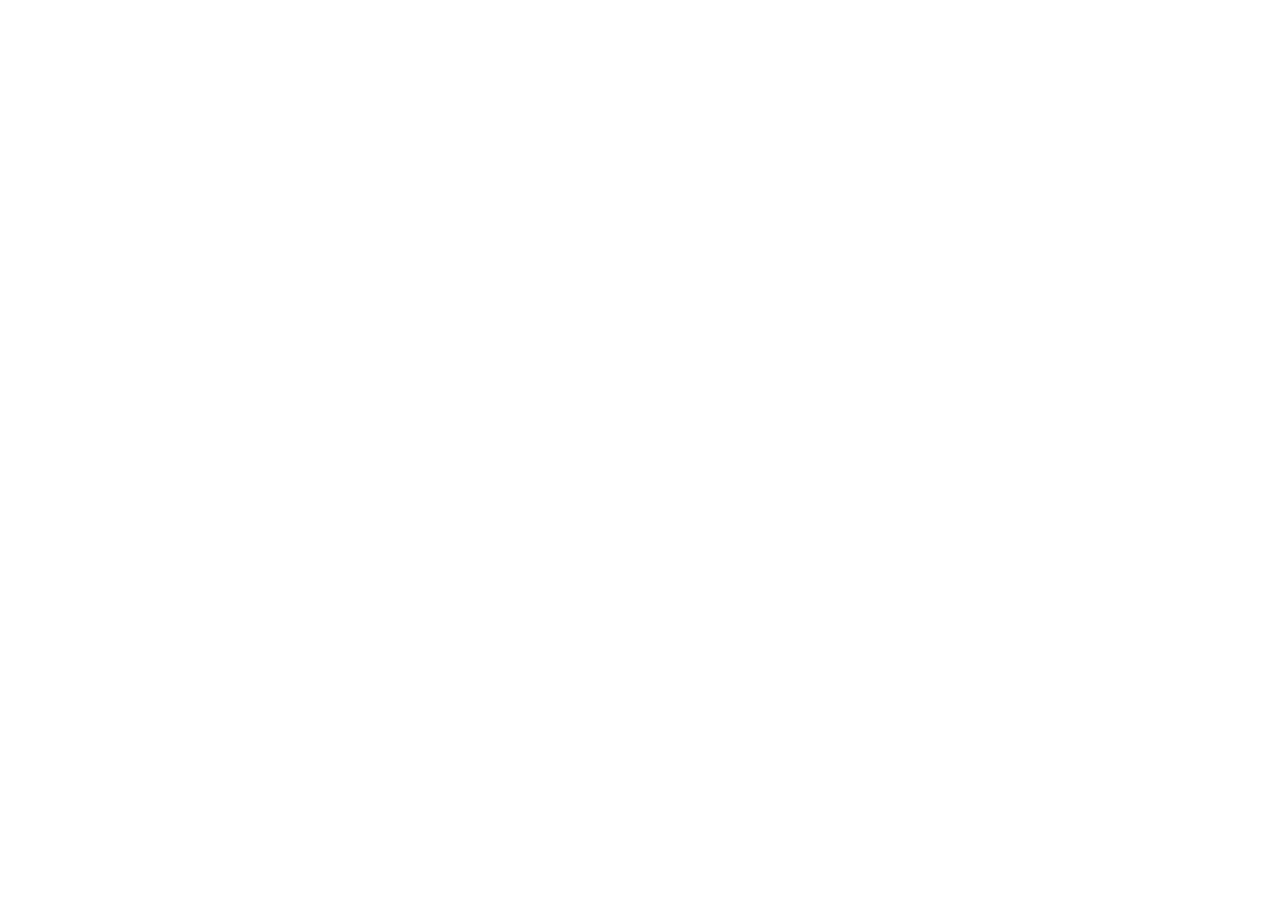
==== home/index.html @ ae0e8dc1 "rename branch" ====
<!DOCTYPE html>
<html lang="en">
<head>
    <meta charset="UTF-8">
    <meta name="viewport" content="width=device-width, initial-scale=1.0">
    <title>Home Page</title>
</head>
<body>
    <h1></h1>
</body>
</html>
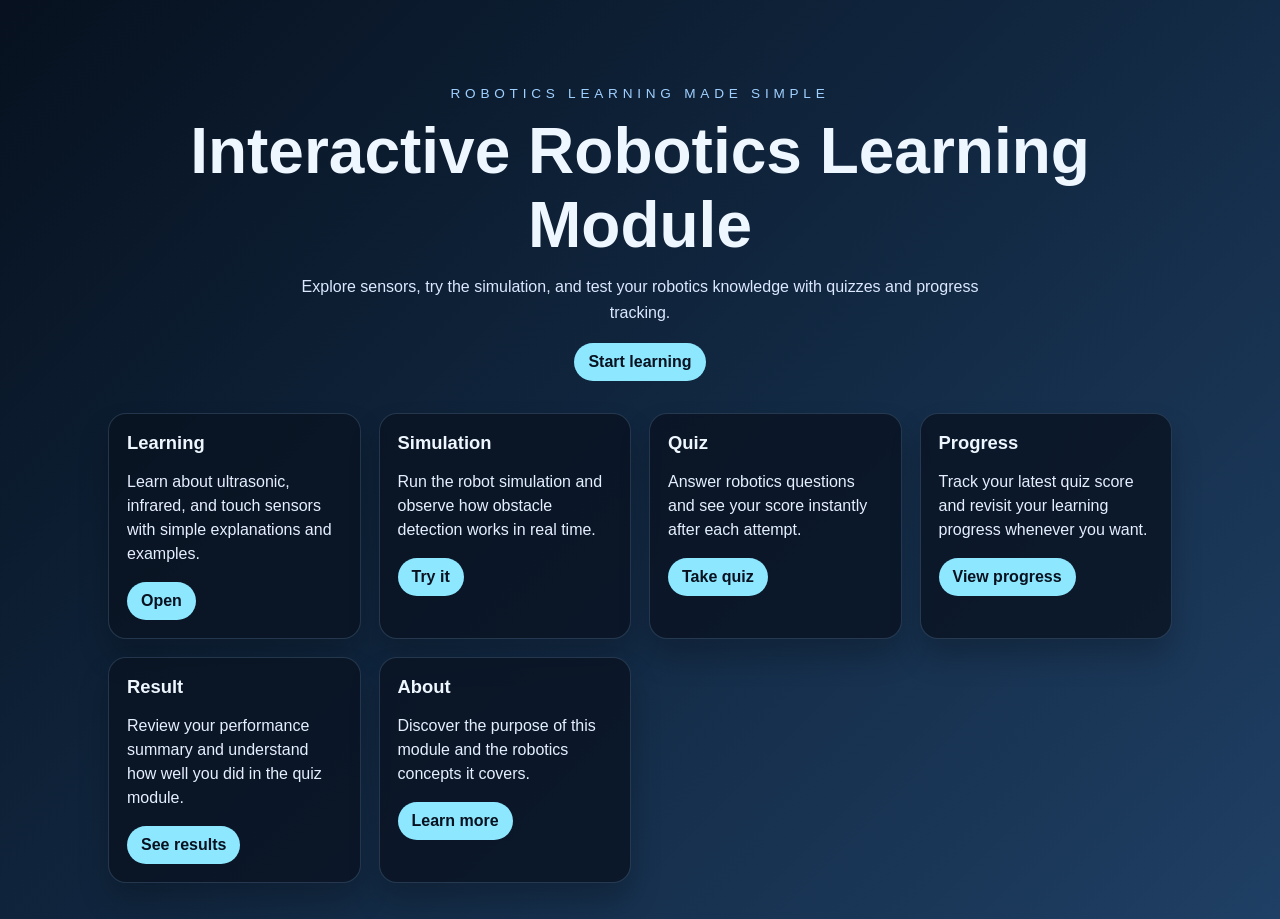
==== commit fa7c0f68: "Fix home page content for GitHub Pages" ====
--- a/home/index.html
+++ b/home/index.html
@@ -1,11 +1,50 @@
 <!DOCTYPE html>
 <html lang="en">
 <head>
-    <meta charset="UTF-8">
-    <meta name="viewport" content="width=device-width, initial-scale=1.0">
-    <title>Home Page</title>
+  <meta charset="UTF-8" />
+  <meta name="viewport" content="width=device-width, initial-scale=1.0" />
+  <title>Interactive Robotics Learning Module</title>
+  <link rel="stylesheet" href="style.css" />
 </head>
 <body>
-    <h1></h1>
+  <header class="hero">
+    <p class="eyebrow">Robotics learning made simple</p>
+    <h1>Interactive Robotics Learning Module</h1>
+    <p class="lead">Explore sensors, try the simulation, and test your robotics knowledge with quizzes and progress tracking.</p>
+    <a class="cta" href="../learning/index.html">Start learning</a>
+  </header>
+
+  <main class="grid">
+    <article class="card">
+      <h2>Learning</h2>
+      <p>Learn about ultrasonic, infrared, and touch sensors with simple explanations and examples.</p>
+      <a href="../learning/index.html">Open</a>
+    </article>
+    <article class="card">
+      <h2>Simulation</h2>
+      <p>Run the robot simulation and observe how obstacle detection works in real time.</p>
+      <a href="../simulation/index.html">Try it</a>
+    </article>
+    <article class="card">
+      <h2>Quiz</h2>
+      <p>Answer robotics questions and see your score instantly after each attempt.</p>
+      <a href="../quiz/index.html">Take quiz</a>
+    </article>
+    <article class="card">
+      <h2>Progress</h2>
+      <p>Track your latest quiz score and revisit your learning progress whenever you want.</p>
+      <a href="../progress/index.html">View progress</a>
+    </article>
+    <article class="card">
+      <h2>Result</h2>
+      <p>Review your performance summary and understand how well you did in the quiz module.</p>
+      <a href="../result/index.html">See results</a>
+    </article>
+    <article class="card">
+      <h2>About</h2>
+      <p>Discover the purpose of this module and the robotics concepts it covers.</p>
+      <a href="../about/index.html">Learn more</a>
+    </article>
+  </main>
 </body>
 </html>
--- a/home/style.css
+++ b/home/style.css
@@ -0,0 +1,76 @@
+:root {
+  color-scheme: dark;
+  font-family: Arial, Helvetica, sans-serif;
+  background: linear-gradient(135deg, #07111f, #10253d 45%, #1f3f64);
+  color: #eef6ff;
+}
+
+* { box-sizing: border-box; }
+body {
+  margin: 0;
+  min-height: 100vh;
+  background: linear-gradient(135deg, #07111f, #10253d 45%, #1f3f64);
+}
+
+.hero {
+  padding: 72px 24px 24px;
+  text-align: center;
+  max-width: 980px;
+  margin: 0 auto;
+}
+
+.eyebrow {
+  text-transform: uppercase;
+  letter-spacing: 0.35em;
+  font-size: 0.85rem;
+  color: #9fd0ff;
+}
+
+h1 {
+  font-size: clamp(2.3rem, 6vw, 4rem);
+  margin: 12px 0 12px;
+}
+
+.lead {
+  max-width: 700px;
+  margin: 0 auto 18px;
+  color: #dbe8ff;
+  line-height: 1.6;
+}
+
+.cta, .card a {
+  display: inline-block;
+  text-decoration: none;
+  color: #07111f;
+  background: #8de7ff;
+  padding: 10px 14px;
+  border-radius: 999px;
+  font-weight: 700;
+}
+
+.grid {
+  display: grid;
+  grid-template-columns: repeat(auto-fit, minmax(240px, 1fr));
+  gap: 18px;
+  max-width: 1100px;
+  margin: 0 auto;
+  padding: 8px 18px 36px;
+}
+
+.card {
+  background: rgba(9, 18, 33, 0.78);
+  border: 1px solid rgba(156, 208, 255, 0.18);
+  border-radius: 18px;
+  padding: 18px;
+  box-shadow: 0 18px 30px rgba(0, 0, 0, 0.22);
+}
+
+.card h2 {
+  margin-top: 0;
+  font-size: 1.15rem;
+}
+
+.card p {
+  color: #e6efff;
+  line-height: 1.5;
+}
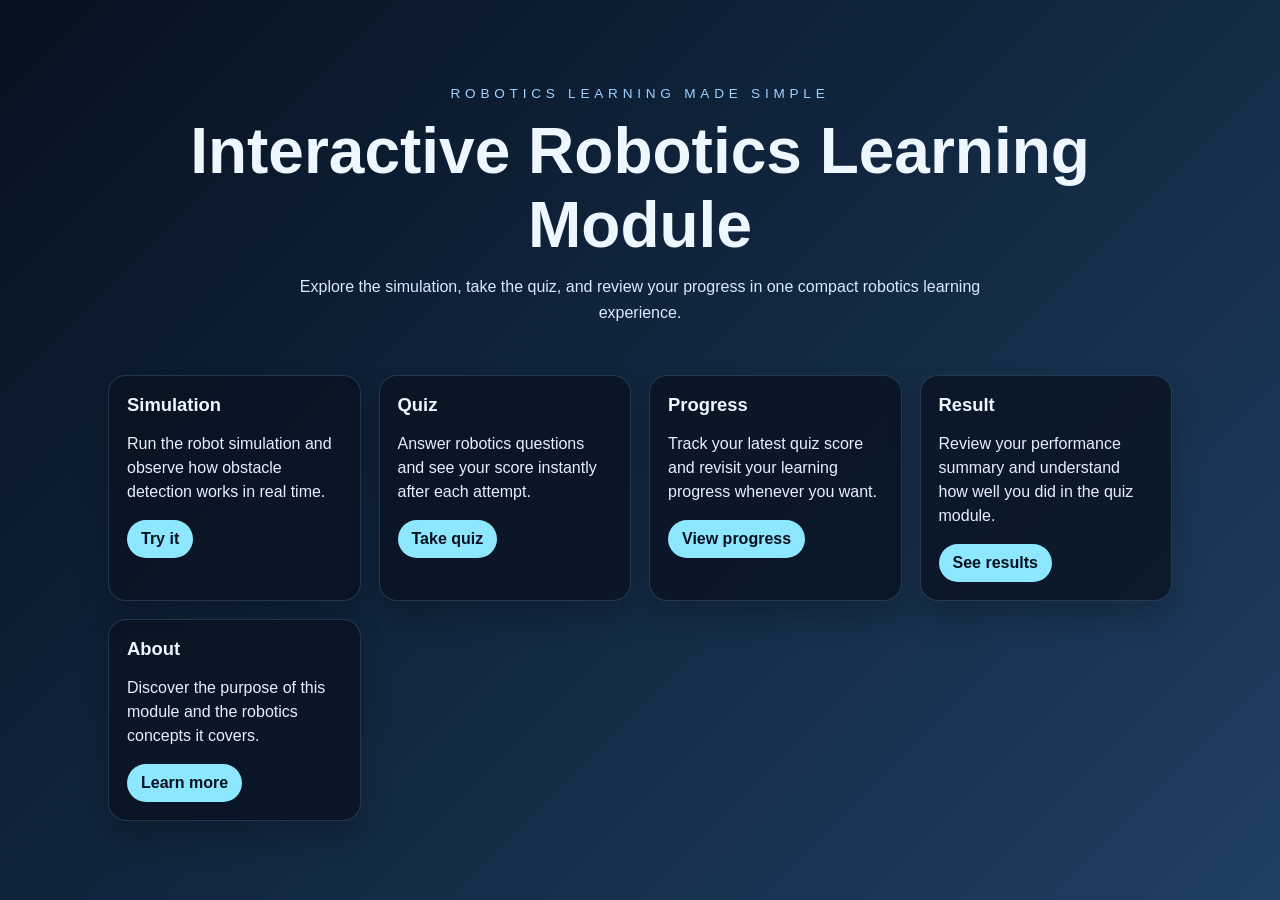
==== commit b7d5f37a: "Remove learning section from deployment" ====
--- a/home/index.html
+++ b/home/index.html
@@ -10,16 +10,10 @@
   <header class="hero">
     <p class="eyebrow">Robotics learning made simple</p>
     <h1>Interactive Robotics Learning Module</h1>
-    <p class="lead">Explore sensors, try the simulation, and test your robotics knowledge with quizzes and progress tracking.</p>
-    <a class="cta" href="../learning/index.html">Start learning</a>
+    <p class="lead">Explore the simulation, take the quiz, and review your progress in one compact robotics learning experience.</p>
   </header>
 
   <main class="grid">
-    <article class="card">
-      <h2>Learning</h2>
-      <p>Learn about ultrasonic, infrared, and touch sensors with simple explanations and examples.</p>
-      <a href="../learning/index.html">Open</a>
-    </article>
     <article class="card">
       <h2>Simulation</h2>
       <p>Run the robot simulation and observe how obstacle detection works in real time.</p>
